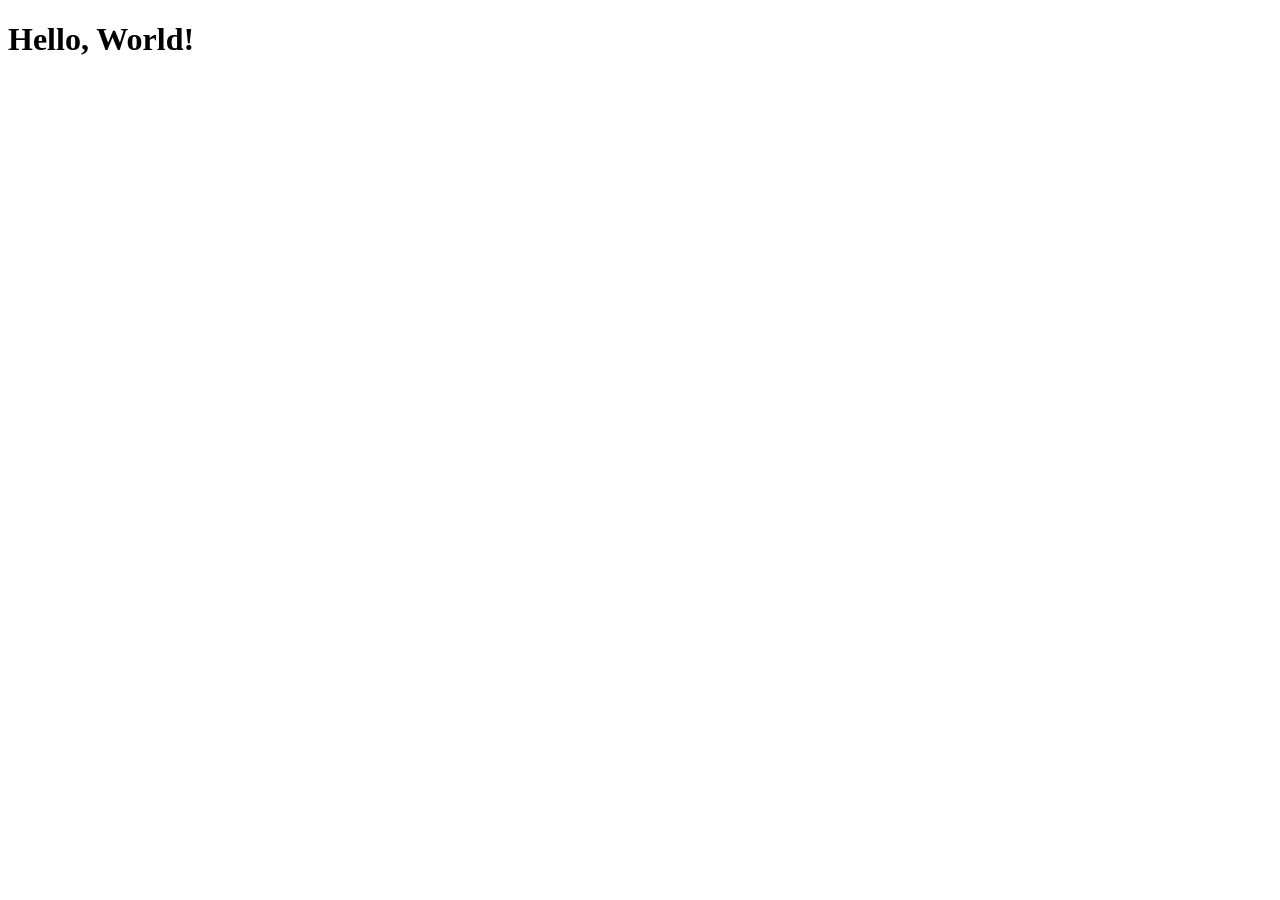
==== index.html @ 8d6013a5 "js hello-world project" ====
<!DOCTYPE html>
<html lang="en">
<head>
    <meta charset="UTF-8">
    <meta name="viewport" content="width=device-width, initial-scale=1.0">
    <title>Hello, World!</title>
</head>
<body>
    <h1 id="message"></h1>
    <script src="script.js"></script>
</body>
</html>
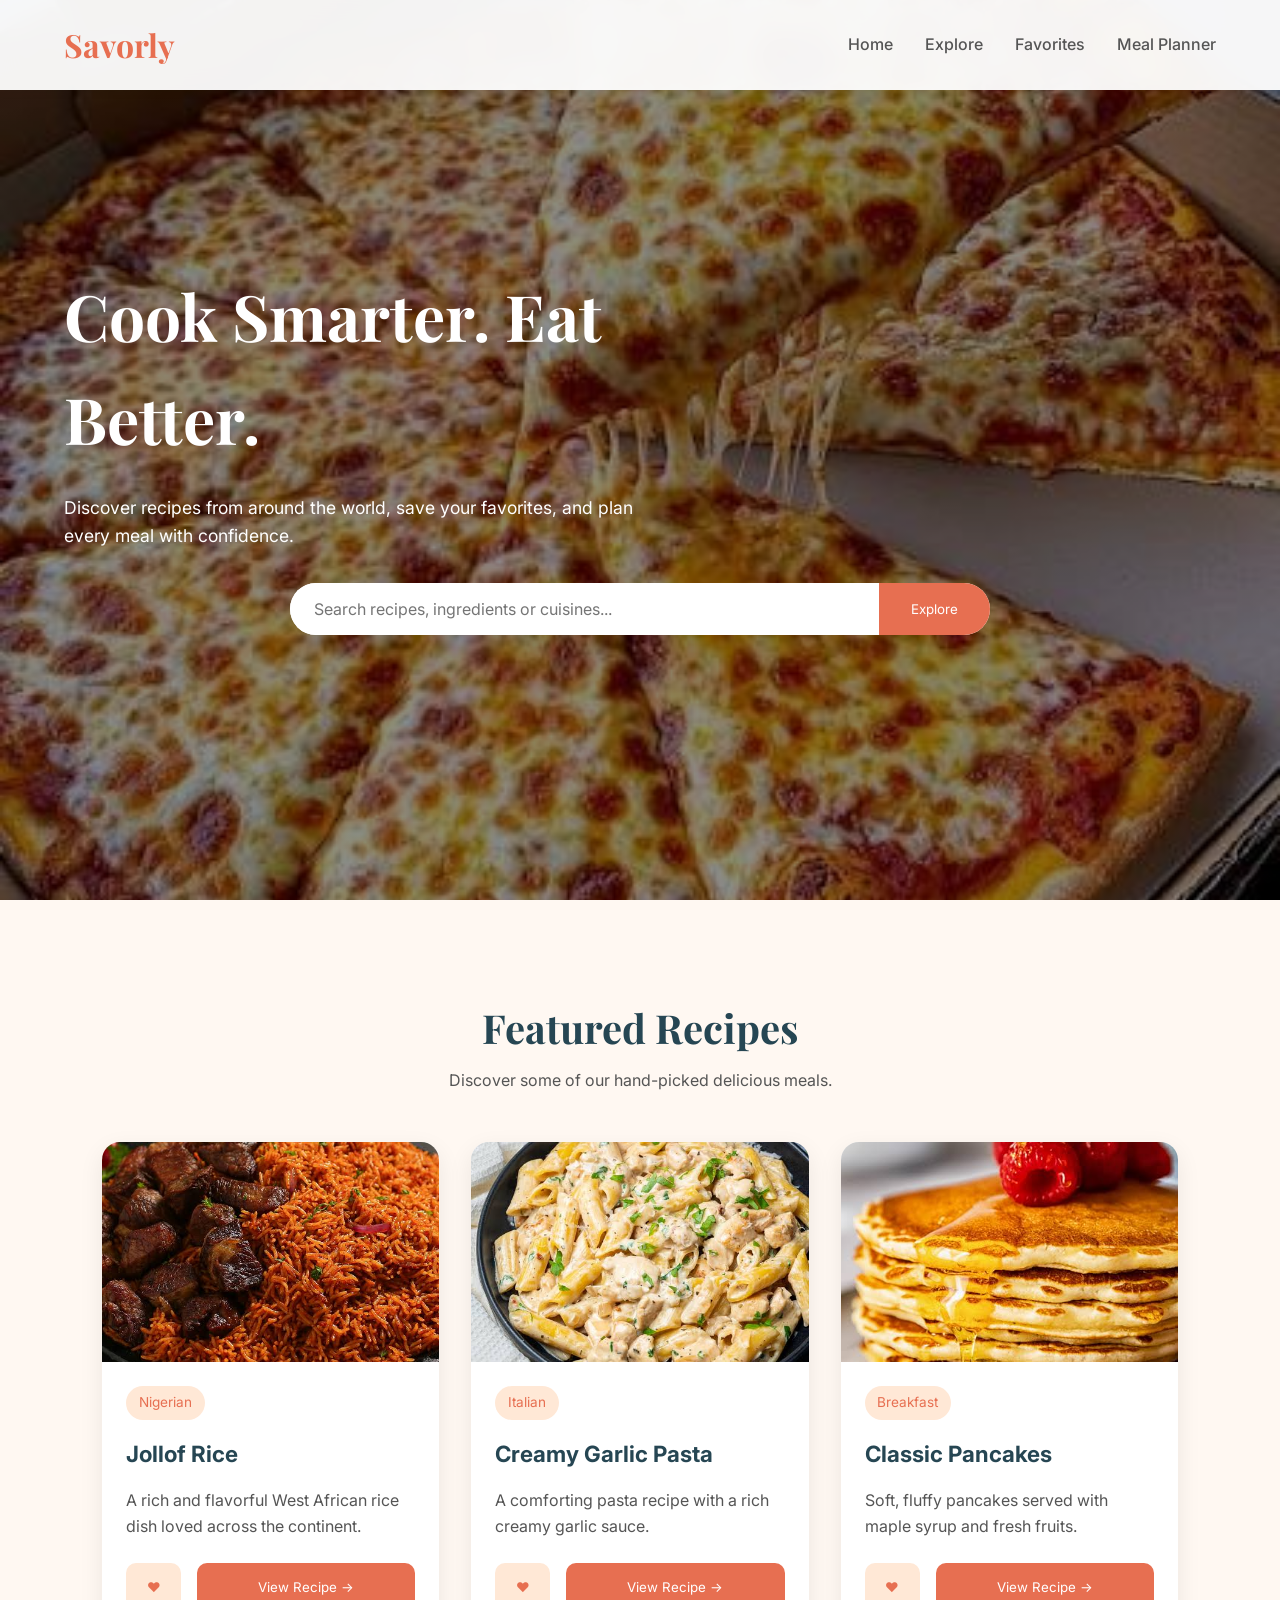
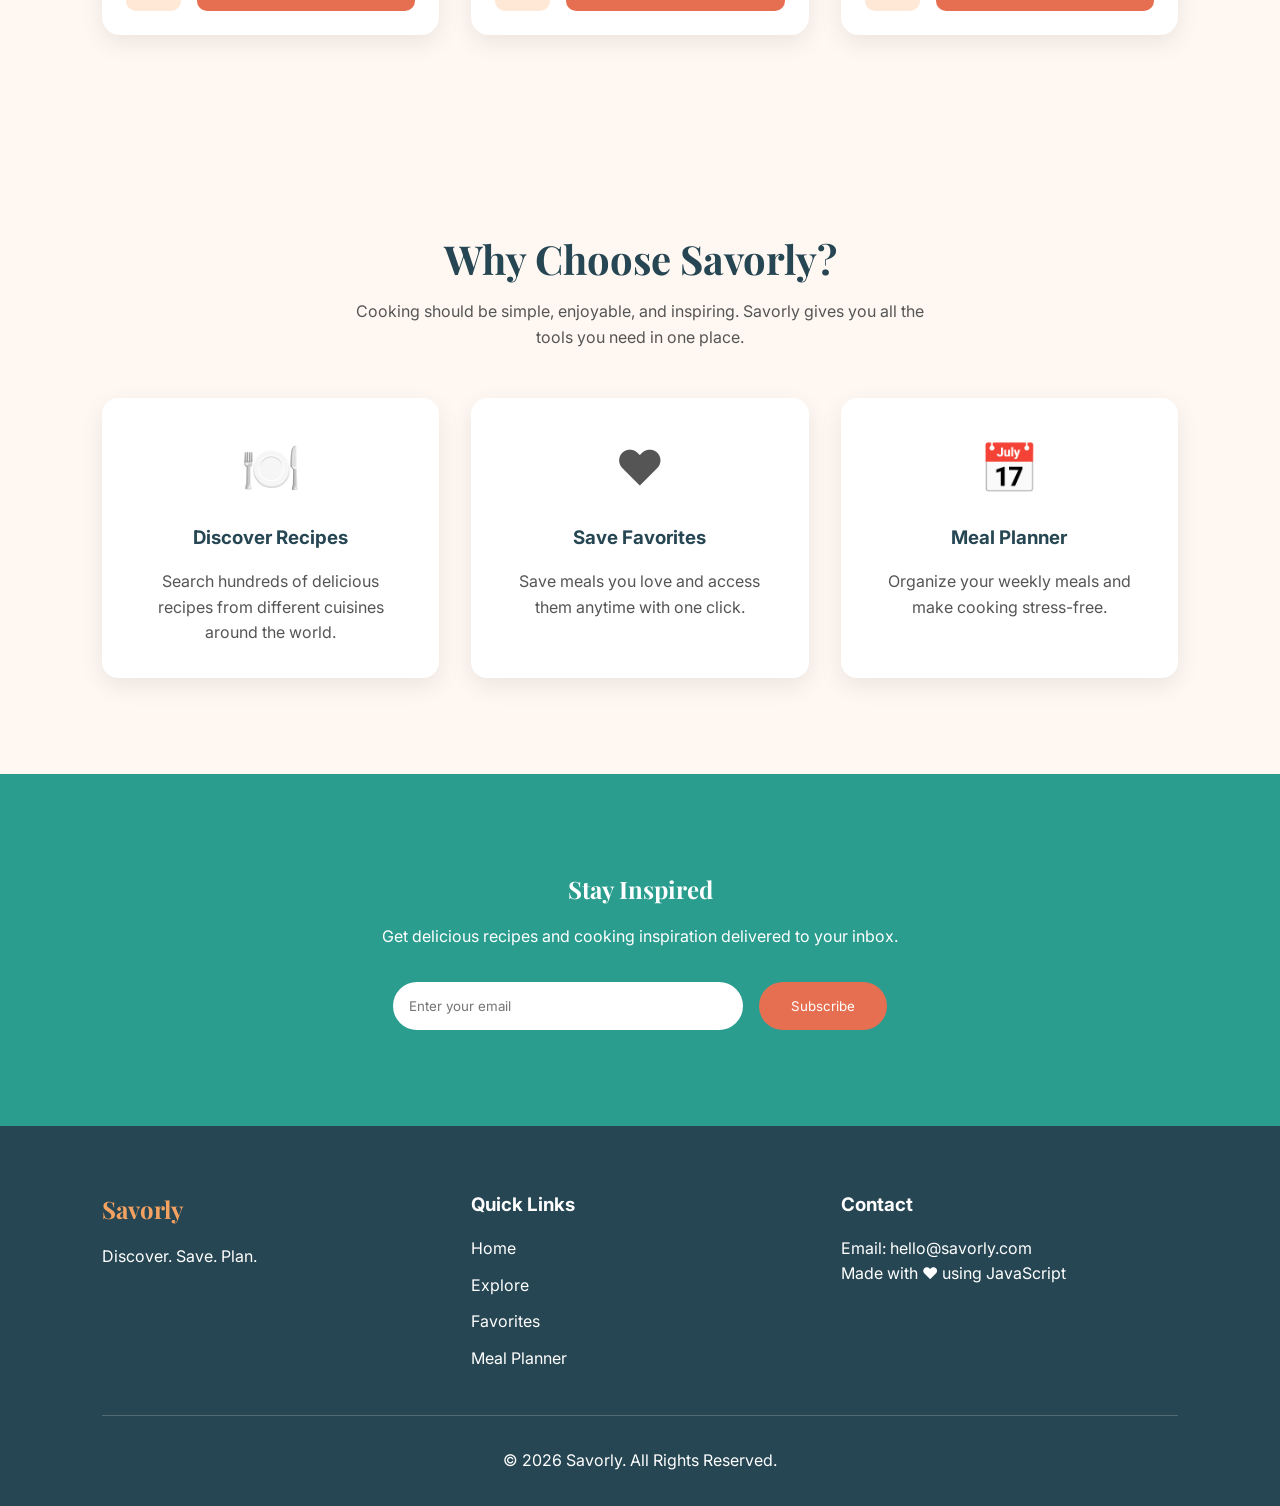
==== commit 1a529c7b: "savorly web-Application" ====
--- a/index.html
+++ b/index.html
@@ -3,10 +3,347 @@
 <head>
     <meta charset="UTF-8">
     <meta name="viewport" content="width=device-width, initial-scale=1.0">
-    <title>Hello, World!</title>
+
+    <title>Savorly | Discover. Save. Plan.</title>
+
+    <meta
+        name="description"
+        content="Discover delicious recipes, save your favorites, and plan your weekly meals with Savorly."
+    >
+
+    
+    <link rel="preconnect" href="https://fonts.googleapis.com">
+    <link rel="preconnect" href="https://fonts.gstatic.com" crossorigin>
+
+    <link href="https://fonts.googleapis.com/css2?family=Inter:wght@300;400;500;600;700&family=Playfair+Display:wght@600;700&display=swap" rel="stylesheet">
+
+    <link rel="stylesheet" href="css/main.css">
 </head>
+
 <body>
-    <h1 id="message"></h1>
-    <script src="script.js"></script>
+
+<header>
+
+    <nav class="navbar">
+
+        <h1 class="logo">
+            Savorly
+        </h1>
+
+        <ul class="nav-links">
+
+            <li><a href="index.html">Home</a></li>
+
+            <li><a href="explore.html">Explore</a></li>
+
+            <li><a href="favourite.html">Favorites</a></li>
+
+            <li><a href="planner.html">Meal Planner</a></li>
+
+        </ul>
+
+    </nav>
+
+</header>
+
+<main>
+
+<section class="hero">
+
+<div class="overlay">
+
+<h2>
+Cook Smarter. Eat Better.
+</h2>
+
+<p>
+
+Discover recipes from around the world, save your favorites, and plan every meal with confidence.
+
+</p>
+
+<div class="search-box">
+
+<input
+type="search"
+placeholder="Search recipes, ingredients or cuisines..."
+id="recipeSearch"
+>
+
+<button id="searchBtn">
+
+Explore
+
+</button>
+
+</div>
+
+</div>
+
+</section>
+
+
+<section class="featured">
+
+<div class="section-title">
+
+        <h2>Featured Recipes</h2>
+
+        <p>
+            Discover some of our hand-picked delicious meals.
+        </p>
+
+    </div>
+
+    <div class="recipe-grid">
+
+        <!-- Recipe Card 1 -->
+
+        <article class="recipe-card">
+
+            <img src="Assests/images/jallof-rice.jfif" alt="Jollof Rice">
+
+            <div class="recipe-content">
+
+                <span class="recipe-category">
+                    Nigerian
+                </span>
+
+                <h3>Jollof Rice</h3>
+
+                <p>
+                    A rich and flavorful West African rice dish loved across the continent.
+                </p>
+
+               <div class="recipe-actions">
+
+    <button
+        class="favorite-btn"
+        data-id="${recipe.idMeal}"
+    >
+        ❤️
+    </button>
+
+    <button
+        class="recipe-btn"
+        data-id="${recipe.idMeal}"
+    >
+        View Recipe →
+    </button>
+
+</div>
+
+            </div>
+
+        </article>
+
+
+        <!-- Recipe Card 2 -->
+
+        <article class="recipe-card">
+
+            <img src="Assests/images/creamy-pasta.jfif" alt="Creamy Pasta">
+
+            <div class="recipe-content">
+
+                <span class="recipe-category">
+                    Italian
+                </span>
+
+                <h3>Creamy Garlic Pasta</h3>
+
+                <p>
+                    A comforting pasta recipe with a rich creamy garlic sauce.
+                </p>
+
+                <div class="recipe-actions">
+
+    <button
+        class="favorite-btn"
+        data-id="${recipe.idMeal}"
+    >
+        ❤️
+    </button>
+
+    <button
+        class="recipe-btn"
+        data-id="${recipe.idMeal}"
+    >
+        View Recipe →
+    </button>
+
+            </div>
+
+        </article>
+
+
+        <!-- Recipe Card 3 -->
+
+        <article class="recipe-card">
+
+            <img src="Assests/images/pancakes.jfif" alt="Pancakes">
+
+            <div class="recipe-content">
+
+                <span class="recipe-category">
+                    Breakfast
+                </span>
+
+                <h3>Classic Pancakes</h3>
+
+                <p>
+                    Soft, fluffy pancakes served with maple syrup and fresh fruits.
+                </p>
+
+                <div class="recipe-actions">
+
+    <button
+        class="favorite-btn"
+        data-id="${recipe.idMeal}"
+    >
+        ❤️
+    </button>
+
+    <button
+        class="recipe-btn"
+        data-id="${recipe.idMeal}"
+    >
+        View Recipe →
+    </button>
+
+            </div>
+
+        </article>
+
+    </div>
+
+</section>
+
+
+<section class="why-savorly">
+
+    <div class="section-title">
+
+        <h2>Why Choose Savorly?</h2>
+
+        <p>
+            Cooking should be simple, enjoyable, and inspiring. Savorly gives you all the tools you need in one place.
+        </p>
+
+    </div>
+
+    <div class="features-grid">
+
+        <article class="feature-card">
+
+            <div class="feature-icon">🍽️</div>
+
+            <h3>Discover Recipes</h3>
+
+            <p>
+                Search hundreds of delicious recipes from different cuisines around the world.
+            </p>
+
+        </article>
+
+        <article class="feature-card">
+
+            <div class="feature-icon">❤️</div>
+
+            <h3>Save Favorites</h3>
+
+            <p>
+                Save meals you love and access them anytime with one click.
+            </p>
+
+        </article>
+
+        <article class="feature-card">
+
+            <div class="feature-icon">📅</div>
+
+            <h3>Meal Planner</h3>
+
+            <p>
+                Organize your weekly meals and make cooking stress-free.
+            </p>
+
+        </article>
+
+    </div>
+
+</section>
+<section class="newsletter">
+      <h2>Stay Inspired</h2>
+
+    <p>
+        Get delicious recipes and cooking inspiration delivered to your inbox.
+    </p>
+
+    <form>
+
+        <input
+            type="email"
+            placeholder="Enter your email"
+        >
+
+        <button type="submit">
+            Subscribe
+        </button>
+
+    </form>
+
+</section>
+</main>
+
+<footer>
+
+    <div class="footer-container">
+
+        <div>
+
+            <h2>Savorly</h2>
+
+            <p>
+                Discover. Save. Plan.
+            </p>
+
+        </div>
+
+        <div>
+
+            <h3>Quick Links</h3>
+
+            <a href="index.html">Home</a>
+            <a href="explore.html">Explore</a>
+            <a href="favorites.html">Favorites</a>
+            <a href="planner.html">Meal Planner</a>
+
+        </div>
+
+        <div>
+
+            <h3>Contact</h3>
+
+            <p>Email: hello@savorly.com</p>
+
+            <p>Made with ❤️ using JavaScript</p>
+
+        </div>
+
+    </div>
+
+    <hr>
+
+    <p class="copyright">
+
+        © 2026 Savorly. All Rights Reserved.
+
+    </p>
+
+</footer>
+
+<script type="module" src="js/app.js"></script>
+
 </body>
-</html> +</html>
--- a/css/main.css
+++ b/css/main.css
@@ -0,0 +1,1468 @@
+
+:root {
+    /* Colors */
+    --primary-color:#E76F51;
+
+    --secondary-color:#2A9D8F;
+
+    --accent-color:#F4A261;
+
+    --background-color:#FFF8F2;
+
+    --section-background:#FDF6EC;
+
+    --card-background:#FFFFFF;
+
+    --heading-color:#264653;
+
+    --text-color:#555555;
+    /* Fonts */
+    --heading-font: "Playfair Display", serif;
+    --body-font: "Inter", sans-serif;
+
+    /* Spacing */
+    --section-padding: 5rem 8%;
+    --border-radius: 12px;
+
+    /* Shadow */
+    --shadow: 0 8px 25px rgba(0,0,0,.08);
+
+    /* Transition */
+    --transition: .3s ease;
+}
+
+
+*{
+    margin:0;
+    padding:0;
+    box-sizing:border-box;
+}
+
+html{
+    scroll-behavior:smooth;
+}
+
+body{
+
+    font-family:var(--body-font);
+    background:var(--background-color);
+    color:var(--text-color);
+    line-height:1.6;
+
+}
+
+img{
+
+    width:100%;
+    display:block;
+
+}
+
+a{
+
+    text-decoration:none;
+    color:inherit;
+
+}
+
+ul{
+
+    list-style:none;
+
+}
+
+button,
+input{
+
+    font-family:inherit;
+
+}
+
+
+
+header{
+
+    position:fixed;
+    top:0;
+    width:100%;
+
+    background:rgba(255,255,255,.95);
+
+    backdrop-filter:blur(12px);
+
+    z-index:1000;
+
+    box-shadow:0 2px 10px rgba(0,0,0,.05);
+
+}
+
+.navbar{
+
+    width:90%;
+    max-width:1200px;
+
+    margin:auto;
+
+    display:flex;
+    justify-content:space-between;
+    align-items:center;
+
+    padding:1.2rem 0;
+
+}
+
+.logo{
+
+    font-family:var(--heading-font);
+    color:var(--primary-color);
+
+    font-size:2rem;
+}
+
+.nav-links{
+
+    display:flex;
+    gap:2rem;
+
+}
+
+.nav-links a{
+
+    font-weight:500;
+    transition:var(--transition);
+
+}
+
+.nav-links a:hover{
+
+    color:var(--primary-color);
+
+}
+
+
+
+.hero{
+
+    min-height:100vh;
+
+    background:
+    linear-gradient(
+    rgba(0,0,0,.45),
+    rgba(0,0,0,.45)
+    ),
+
+    url("../Assests/images/hero-image2.jfif");
+
+    background-size:cover;
+    background-position:center;
+
+    display:flex;
+    align-items:center;
+
+}
+
+.overlay{
+
+    width:90%;
+    max-width:1200px;
+
+    margin:auto;
+
+    color:white;
+
+}
+
+.hero h2{
+
+    font-family:var(--heading-font);
+
+    font-size:4rem;
+
+    max-width:650px;
+
+    margin-bottom:1.5rem;
+
+}
+
+.hero p{
+
+    max-width:600px;
+
+    margin-bottom:2rem;
+
+    font-size:1.1rem;
+
+}
+
+
+
+.search-box{
+
+    display:flex;
+
+    max-width:700px;
+
+    background:white;
+
+    border-radius:50px;
+
+    overflow:hidden;
+
+    box-shadow:var(--shadow);
+
+}
+
+.search-box input{
+
+    flex:1;
+
+    border:none;
+
+    outline:none;
+
+    padding:1rem 1.5rem;
+
+    font-size:1rem;
+
+}
+
+.search-box button{
+
+    border:none;
+
+    background:var(--primary-color);
+
+    color:white;
+
+    padding:0 2rem;
+
+    cursor:pointer;
+
+    transition:var(--transition);
+
+}
+
+.search-box button:hover{
+
+    background:#d65d3f;
+
+}
+
+
+
+.featured{
+
+    padding:6rem 8%;
+
+}
+
+.section-title{
+
+    text-align:center;
+
+    margin-bottom:3rem;
+
+}
+
+.section-title h2{
+
+    font-family:var(--heading-font);
+
+    color:var(--heading-color);
+
+    font-size:2.5rem;
+
+    margin-bottom:.5rem;
+
+}
+
+.section-title p{
+
+    max-width:600px;
+
+    margin:auto;
+
+}
+
+.recipe-grid{
+
+    display:grid;
+
+    grid-template-columns:
+    repeat(auto-fit,minmax(320px,1fr));
+
+    gap:2rem;
+
+}
+
+.recipe-card{
+
+    background:var(--card-background);
+
+    border-radius:18px;
+
+    overflow:hidden;
+
+    box-shadow:var(--shadow);
+
+    transition:var(--transition);
+
+}
+
+.recipe-hero {
+    display: flex;
+    justify-content: center;
+    margin: 2rem auto;
+}
+
+.recipe-hero img {
+    width: 100%;
+    max-width: 700px;
+    height: 420px;
+    object-fit: cover;
+    border-radius: 20px;
+    box-shadow: 0 10px 25px rgba(0,0,0,.15);
+}
+
+.recipe-info {
+    max-width: 900px;
+    margin: 0 auto 3rem;
+    background: #ffffff;
+    padding: 2rem;
+    border-radius: 20px;
+    box-shadow: 0 10px 25px rgba(0,0,0,.08);
+}
+
+.recipe-info h1 {
+    text-align: center;
+    font-size: 2.5rem;
+    margin-bottom: 1rem;
+}
+
+.recipe-meta {
+    display: flex;
+    justify-content: center;
+    gap: 2rem;
+    margin-bottom: 1.5rem;
+    font-weight: 600;
+    color: #555;
+}
+
+.recipe-info h2 {
+    margin-top: 2rem;
+    margin-bottom: 1rem;
+}
+
+.instructions p {
+    background: #f8f8f8;
+    padding: 1rem;
+    border-left: 5px solid #e76f51;
+    border-radius: 10px;
+    line-height: 1.8;
+    margin-bottom: 1rem;
+}
+
+.recipe-card:hover{
+
+    transform:translateY(-10px);
+
+}
+
+.recipe-card img{
+
+    height:240px;
+
+    object-fit:cover;
+
+}
+
+.recipe-content{
+
+    padding:1.5rem;
+
+}
+
+.recipe-meta{
+
+    margin:1rem 0;
+
+    color:#777;
+
+    font-size:.9rem;
+
+}
+
+.recipe-category{
+
+    display:inline-block;
+
+    background:var(--secondary-color);
+
+    color:white;
+
+    padding:.4rem .9rem;
+
+    border-radius:50px;
+
+    font-size:.8rem;
+
+    margin-bottom:1rem;
+
+}
+
+.recipe-content h3{
+
+    color:var(--heading-color);
+
+    margin-bottom:1rem;
+
+    font-size:1.4rem;
+
+}
+
+.recipe-content p{
+
+    margin-bottom:1.5rem;
+
+}
+
+.recipe-btn{
+
+    background:var(--primary-color);
+
+    color:white;
+
+    border:none;
+
+    padding:.9rem 1.6rem;
+
+    border-radius:50px;
+
+    cursor:pointer;
+
+    transition:var(--transition);
+
+}
+
+.recipe-actions{
+
+    display:flex;
+
+    gap:1rem;
+
+    margin-top:1.2rem;
+
+}
+
+
+
+.recipe-details{
+
+    max-width:1100px;
+
+    margin:3rem auto;
+
+    padding:2rem;
+
+}
+
+.recipe-hero img{
+
+    width:100%;
+
+    border-radius:20px;
+
+    max-height:500px;
+
+    object-fit:cover;
+
+    box-shadow:var(--shadow);
+
+}
+
+.recipe-info{
+
+    margin-top:2rem;
+
+}
+
+.recipe-info h1{
+
+    color:var(--heading-color);
+
+    margin-bottom:1rem;
+
+}
+
+.recipe-stats{
+
+    display:flex;
+
+    gap:2rem;
+
+    margin:1rem 0 2rem;
+
+    font-weight:600;
+
+}
+
+#favoriteBtn{
+
+    background:var(--primary-color);
+
+    color:white;
+
+    border:none;
+
+    padding:1rem 5rem;
+
+    border-radius:12px;
+
+    cursor:pointer;
+
+    margin-bottom:2rem;
+
+    transition:var(--transition);
+    
+
+}
+
+#favoriteBtn:hover{
+
+    background:var(--secondary-color);
+
+}
+
+.instructions{
+
+    line-height:1.8;
+
+    color:#555;
+    white-space: pre-line;
+}
+
+.favorite-btn{
+
+    width:55px;
+
+    border:none;
+
+    background:#FFE8D6;
+
+    color:var(--primary-color);
+
+    border-radius:10px;
+
+    cursor:pointer;
+
+    transition:var(--transition);
+
+}
+
+.favorite-btn:hover{
+
+    background:var(--primary-color);
+
+    color:white;
+
+}
+
+.recipe-btn{
+
+    flex:1;
+
+}
+
+.recipe-btn:hover{
+
+    background:#d65d3f;
+
+}
+
+
+
+.why-savorly{
+
+    padding:6rem 8%;
+
+}
+
+.features-grid{
+
+    display:grid;
+
+    grid-template-columns:repeat(auto-fit,minmax(260px,1fr));
+
+    gap:2rem;
+
+    margin-top:3rem;
+
+}
+
+.feature-card{
+
+    background:white;
+
+    padding:2rem;
+
+    border-radius:16px;
+
+    text-align:center;
+
+    box-shadow:var(--shadow);
+
+    transition:var(--transition);
+
+}
+
+.feature-card:hover{
+
+    transform:translateY(-8px);
+
+}
+
+.feature-icon{
+
+    font-size:3rem;
+
+    margin-bottom:1rem;
+
+}
+
+.feature-card h3{
+
+    color:var(--heading-color);
+
+    margin-bottom:1rem;
+
+}
+
+
+
+.newsletter{
+
+    padding:6rem 8%;
+
+    background:var(--secondary-color);
+
+    color:white;
+
+    text-align:center;
+
+}
+
+.newsletter h2{
+
+    font-family:var(--heading-font);
+
+    margin-bottom:1rem;
+
+}
+
+.newsletter p{
+
+    margin-bottom:2rem;
+
+}
+
+.newsletter form{
+
+    display:flex;
+
+    justify-content:center;
+
+    flex-wrap:wrap;
+
+    gap:1rem;
+
+}
+
+.newsletter input{
+
+    width:350px;
+
+    max-width:100%;
+
+    padding:1rem;
+
+    border:none;
+
+    border-radius:50px;
+
+}
+
+.newsletter button{
+
+    padding:1rem 2rem;
+
+    border:none;
+
+    border-radius:50px;
+
+    background:var(--primary-color);
+
+    color:white;
+
+    cursor:pointer;
+
+}
+
+.favorites-page{
+
+    max-width:1200px;
+
+    margin:auto;
+
+    padding:2rem;
+
+}
+
+.page-title{
+
+    text-align:center;
+
+    margin-bottom:3rem;
+
+}
+
+.page-title p {
+    padding: 3rem;
+    font-size: 1.2rem;
+}
+
+.remove-btn{
+
+    width:100%;
+
+    padding:.8rem;
+
+    border:none;
+
+    border-radius:10px;
+
+    background:#d9534f;
+
+    color:white;
+
+    cursor:pointer;
+
+    margin-top:1rem;
+
+}
+
+.remove-btn:hover{
+
+    background:#b52b27;
+
+}
+
+.planner-page{
+
+    max-width:1000px;
+
+    margin:auto;
+
+    padding:2rem;
+
+}
+
+.planner-grid{
+
+    display:grid;
+
+    grid-template-columns:repeat(auto-fit,minmax(220px,1fr));
+
+    gap:1.5rem;
+
+    margin:2rem 0;
+
+}
+
+.day-card{
+
+    background:#fff;
+
+    padding:1.5rem;
+
+    border-radius:15px;
+
+    box-shadow:0 5px 15px rgba(0,0,0,.08);
+
+}
+
+.day-card h3{
+
+    margin-bottom:1rem;
+
+}
+
+.day-card input{
+
+    width:100%;
+
+    padding:.8rem;
+
+    border:1px solid #ccc;
+
+    border-radius:8px;
+
+}
+
+.primary-btn{
+
+    display:block;
+
+    margin:auto;
+
+    padding:1rem 2rem;
+
+    border:none;
+
+    border-radius:10px;
+
+    cursor:pointer;
+
+    background:#e76f51;
+
+    color:#fff;
+
+    font-size:1rem;
+
+}
+
+.day-card label{
+
+    display:block;
+
+    margin-top:1rem;
+
+    margin-bottom:.4rem;
+
+    font-weight:600;
+
+}
+
+.day-card input{
+
+    width:100%;
+
+    padding:.8rem;
+
+    border-radius:8px;
+
+    border:1px solid #ccc;
+
+    margin-bottom:.8rem;
+
+}
+
+/* ===========================
+   TABLET
+=========================== */
+
+@media screen and (max-width: 768px) {
+
+    .navbar{
+
+        flex-direction: column;
+        gap: 1rem;
+        text-align: center;
+
+    }
+
+    .nav-links{
+
+        flex-wrap: wrap;
+        justify-content: center;
+        gap: 1rem;
+
+    }
+
+    .hero{
+
+        padding: 4rem 1.5rem;
+        text-align: center;
+
+    }
+
+    .hero h1{
+
+        font-size: 2.5rem;
+
+    }
+
+    .hero p{
+
+        font-size: 1rem;
+
+    }
+
+    .recipe-grid{
+
+        grid-template-columns: repeat(2, 1fr);
+
+    }
+
+    .planner-grid{
+
+        grid-template-columns: repeat(2, 1fr);
+
+    }
+
+    .recipe-info{
+
+        padding: 1.5rem;
+
+    }
+
+    .recipe-meta{
+
+        flex-direction: column;
+        align-items: center;
+        gap: .5rem;
+
+    }
+
+}
+
+/* ===========================
+   MOBILE
+=========================== */
+
+@media screen and (max-width: 480px) {
+
+    .navbar{
+
+        padding: 1rem;
+
+    }
+
+    .nav-links{
+
+        flex-direction: column;
+        gap: .8rem;
+
+    }
+
+    .hero{
+
+        padding: 3rem 1rem;
+
+    }
+
+    .hero h1{
+
+        font-size: 2rem;
+
+    }
+
+    .hero p{
+
+        font-size: .95rem;
+
+    }
+
+    .search-box{
+
+        flex-direction: column;
+
+    }
+
+    .search-box input{
+
+        width: 100%;
+
+    }
+
+    .search-box button{
+
+        width: 100%;
+
+    }
+
+    .recipe-grid{
+
+        grid-template-columns: 1fr;
+
+    }
+
+    .planner-grid{
+
+        grid-template-columns: 1fr;
+
+    }
+
+    .recipe-hero img{
+
+        height: 250px;
+
+    }
+
+    .recipe-info{
+
+        padding: 1rem;
+
+    }
+
+    .recipe-info h1{
+
+        font-size: 2rem;
+
+    }
+
+    .page-title h1{
+
+        font-size: 2rem;
+
+    }
+
+}
+
+@media screen and (max-width: 480px){
+
+    .hero-buttons{
+
+        display:flex;
+        flex-direction:column;
+        gap:1rem;
+
+    }
+
+    .hero-buttons a{
+
+        width:100%;
+
+    }
+
+}
+
+/* ===========================
+   FOOTER
+=========================== */
+
+footer{
+
+    background:var(--heading-color);
+
+    color:white;
+
+    padding:4rem 8% 2rem;
+
+}
+
+.footer-container{
+
+    display:grid;
+
+    grid-template-columns:repeat(auto-fit,minmax(220px,1fr));
+
+    gap:2rem;
+
+}
+
+.footer-container h2{
+
+    font-family:var(--heading-font);
+
+    color:var(--accent-color);
+
+    margin-bottom:1rem;
+
+}
+
+.footer-container h3{
+
+    margin-bottom:1rem;
+
+}
+
+.footer-container a{
+
+    display:block;
+
+    margin-bottom:.7rem;
+
+    transition:var(--transition);
+
+}
+
+.footer-container a:hover{
+
+    color:var(--accent-color);
+
+}
+
+footer hr{
+
+    margin:2rem 0;
+
+    border:none;
+
+    border-top:1px solid rgba(255,255,255,.2);
+
+}
+
+.copyright{
+
+    text-align:center;
+
+}
+
+.explore-hero{
+
+    padding:10rem 8% 5rem;
+
+    display:flex;
+    flex-direction:column;
+    align-items:center;
+    justify-content:center;
+
+    text-align:center;
+    background:linear-gradient(
+        180deg,
+        #fff8f2,
+        #fdf2e9
+    );
+
+}
+
+.explore-hero h1{
+
+    font-family:var(--heading-font);
+
+    font-size:3.5rem;
+
+    color:var(--heading-color);
+
+    margin-bottom:1rem;
+
+}
+
+.explore-hero p{
+
+    font-size:1.1rem;
+
+    max-width:650px;
+
+    margin-bottom:2rem;
+
+}
+
+.search-box{
+
+    width:100%;
+
+    max-width:700px;
+
+    margin:0 auto;
+
+}
+
+
+
+/*==========================
+POPULAR SEARCHES
+===========================*/
+
+.popular-searches{
+
+    margin-top:2rem;
+
+    display:flex;
+
+    justify-content:center;
+
+    align-items:center;
+
+    gap:.8rem;
+
+    flex-wrap:wrap;
+
+}
+
+.popular-searches span{
+
+    font-weight:600;
+
+    color:var(--heading-color);
+
+}
+
+.quick-search{
+
+    border:none;
+
+    background:white;
+
+    padding:.7rem 1.2rem;
+
+    border-radius:50px;
+
+    cursor:pointer;
+
+    box-shadow:var(--shadow);
+
+    transition:var(--transition);
+
+}
+
+.quick-search:hover{
+
+    background:var(--primary-color);
+
+    color:white;
+
+}
+
+/*==========================
+CATEGORIES
+===========================*/
+
+.categories-section{
+
+    padding:2rem 8%;
+
+    text-align:center;
+
+}
+
+.categories-section h2{
+
+    font-family:var(--heading-font);
+
+    color:var(--heading-color);
+
+    margin-bottom:2rem;
+
+}
+
+.categories{
+
+    display:flex;
+
+    justify-content:center;
+
+    flex-wrap:wrap;
+
+    gap:1rem;
+
+}
+
+.category-btn{
+
+    border:none;
+
+    background:var(--secondary-color);
+
+    color:white;
+
+    padding:.9rem 1.4rem;
+
+    border-radius:50px;
+
+    cursor:pointer;
+
+    transition:var(--transition);
+
+}
+
+.category-btn:hover{
+
+    background:var(--primary-color);
+
+}
+
+/*==========================
+RECIPES HEADER
+===========================*/
+
+.recipes-header{
+
+    display:flex;
+
+    justify-content:space-between;
+
+    align-items:center;
+
+    margin-bottom:2rem;
+
+    flex-wrap:wrap;
+
+    gap:1rem;
+
+}
+
+.recipes-header h2{
+
+    font-family:var(--heading-font);
+
+    color:var(--heading-color);
+
+}
+
+#recipeCount{
+
+    color:#777;
+
+    font-weight:500;
+
+}
+
+.recipes-section{
+
+    background:white;
+
+    border-radius:20px;
+
+    padding:3rem;
+
+    box-shadow:var(--shadow);
+
+}
+
+.recipe-message{
+
+    margin-top:10px;
+
+    color:#666;
+
+    font-size:1rem;
+
+}
+
+/*==========================
+RECIPE CARDS
+===========================*/
+
+.recipe-grid{
+
+    display:grid;
+
+    grid-template-columns:repeat(auto-fit,minmax(280px,1fr));
+
+    gap:2rem;
+
+}
+
+.recipe-card{
+
+    background:white;
+
+    border-radius:18px;
+
+    overflow:hidden;
+
+    box-shadow:var(--shadow);
+
+    transition:var(--transition);
+
+}
+
+.recipe-card:hover{
+
+    transform:translateY(-8px);
+
+}
+
+.recipe-card img{
+
+    width:100%;
+
+    height:220px;
+
+    object-fit:cover;
+
+}
+
+.recipe-content{
+
+    padding:1.5rem;
+
+}
+
+.recipe-category{
+
+    display:inline-block;
+
+    background:#FFE8D6;
+
+    color:var(--primary-color);
+
+    padding:.4rem .8rem;
+
+    border-radius:20px;
+
+    font-size:.85rem;
+
+    margin-bottom:1rem;
+
+}
+
+.recipe-content h3{
+
+    color:var(--heading-color);
+
+    margin-bottom:1rem;
+
+}
+
+.recipe-btn{
+
+    width:100%;
+
+    border:none;
+
+    background:var(--primary-color);
+
+    color:white;
+
+    padding:1rem;
+
+    border-radius:10px;
+
+    cursor:pointer;
+
+    transition:var(--transition);
+
+}
+
+.recipe-btn:hover{
+
+    background:var(--secondary-color);
+
+}
+/*==========================
+EMPTY STATE
+===========================*/
+
+.empty-state{
+
+    width:100%;
+
+    text-align:center;
+
+    padding:4rem 2rem;
+
+    background:white;
+
+    border-radius:20px;
+
+    box-shadow:var(--shadow);
+
+}
+
+.empty-state h2{
+
+    font-size:2rem;
+
+    margin:1rem 0;
+
+    color:var(--heading-color);
+
+}
+
+.empty-state p{
+
+    color:#666;
+
+}
